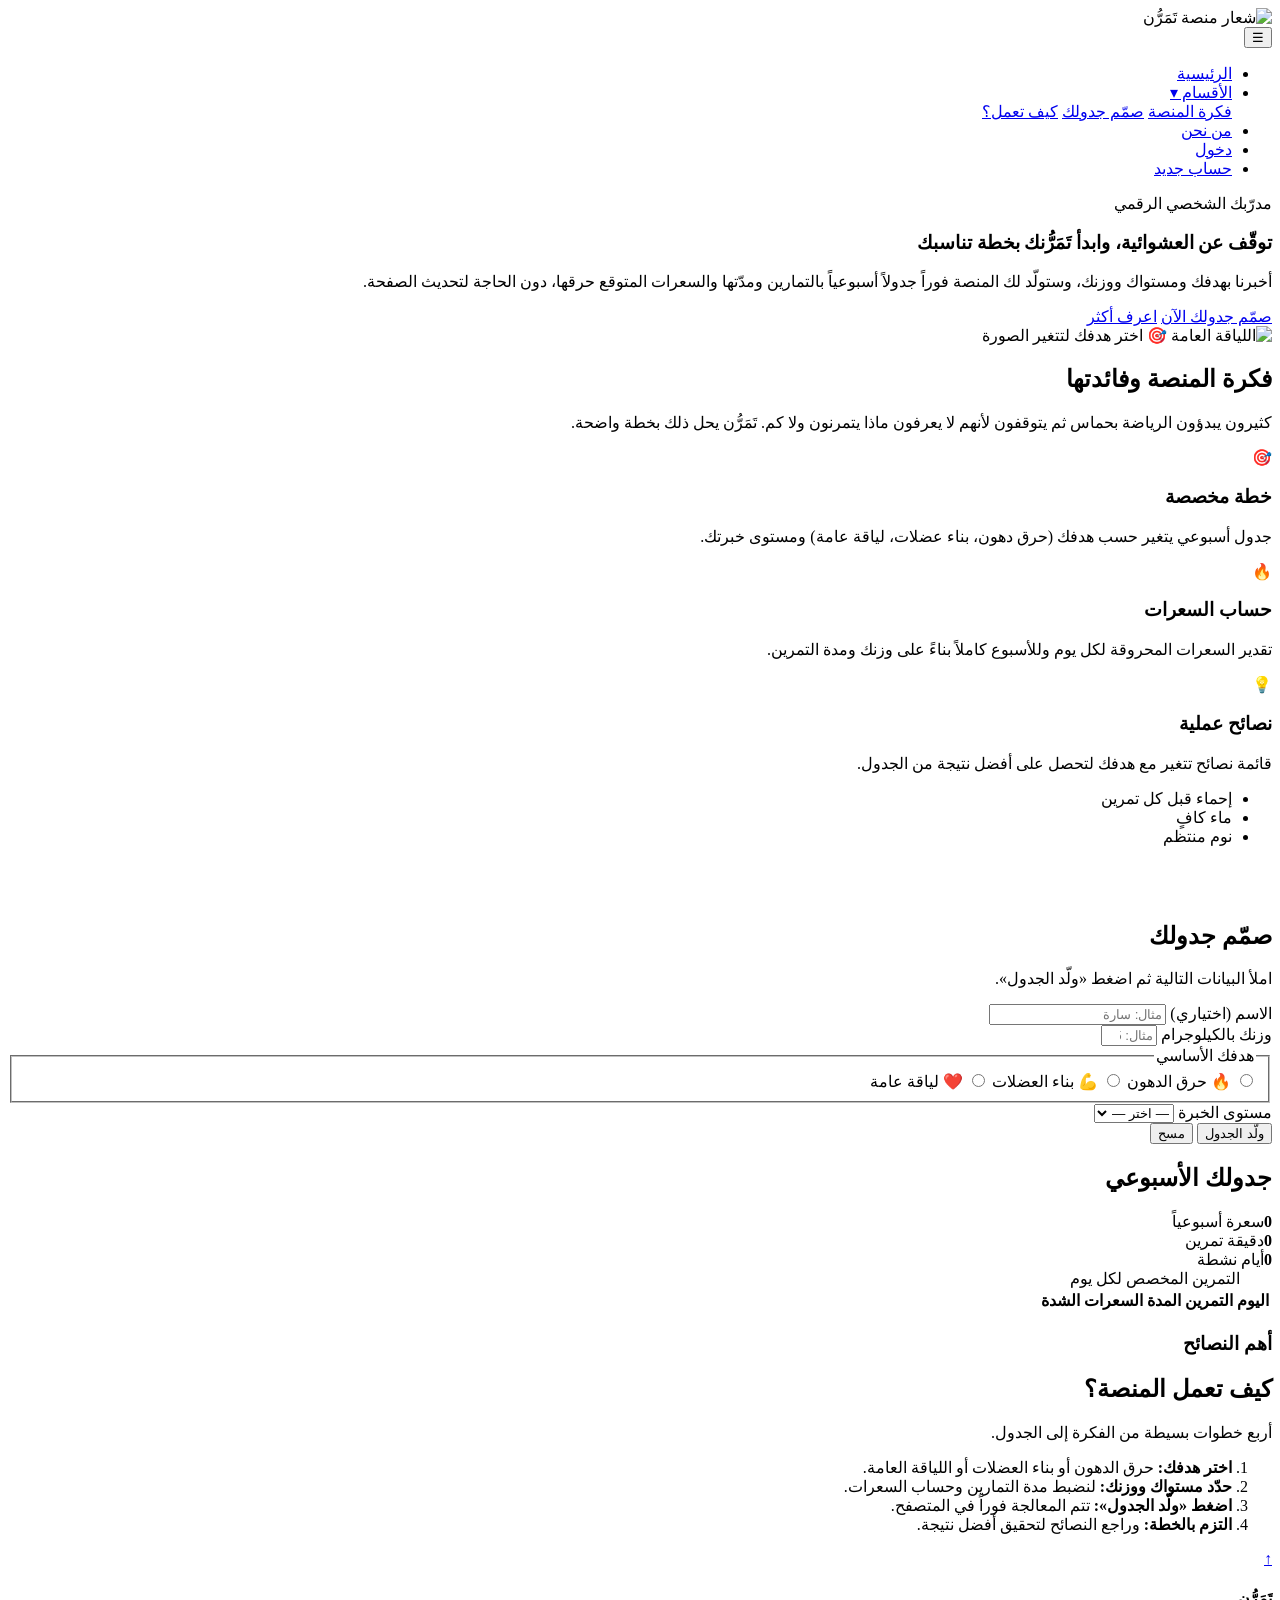
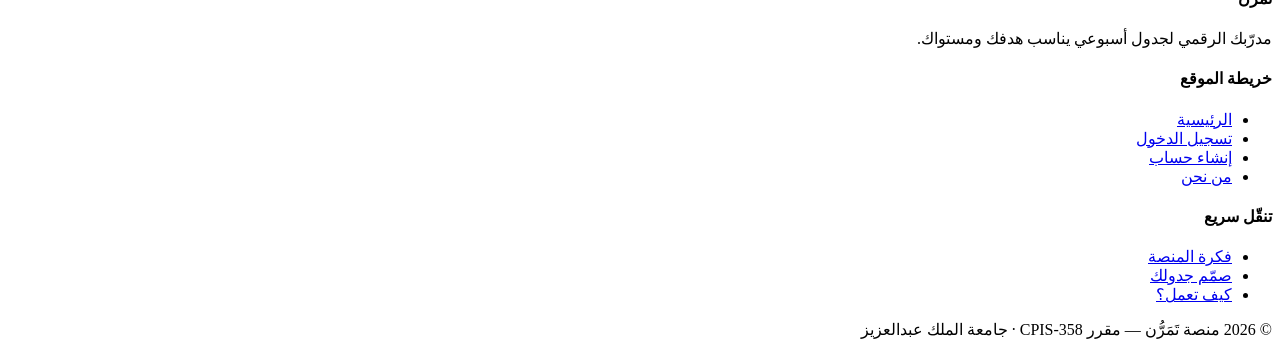
==== index.html @ 463973c1 "Add files via upload" ====
<!DOCTYPE html>
<html lang="ar" dir="rtl">
<head>
  <meta charset="UTF-8">
  <meta name="viewport" content="width=device-width, initial-scale=1">
  <meta name="description" content="تَمَرُّن: منصة ويب لتتبع اللياقة البدنية وتوليد جدول تمارين أسبوعي مخصص.">
  <title>تَمَرُّن | منصة تتبع اللياقة والتمارين الشخصية</title>
  <link rel="preconnect" href="https://fonts.googleapis.com">
  <link href="https://fonts.googleapis.com/css2?family=Tajawal:wght@400;500;700;800&display=swap" rel="stylesheet">
  <!-- External CSS -->
  <link rel="stylesheet" href="css/style.css">
</head>
<body data-page="home">
<header class="site-header">
  <div class="container header-inner">
    <!-- Image + Image Map: النقر على الشعار ينقل إلى صفحة من نحن -->
    <div class="logo-map">
      <img src="images/logo.svg" width="160" height="80" alt="شعار منصة تَمَرُّن" usemap="#logoMap">
      <map name="logoMap">
        <area shape="rect" coords="0,0,80,80" href="about.html" alt="الدمبل — من نحن" title="تعرّف علينا">
        <area shape="rect" coords="80,0,160,80" href="about.html" alt="اسم المنصة — من نحن" title="تعرّف علينا">
      </map>
    </div>
    <button class="menu-toggle" id="menuToggle" aria-label="القائمة" aria-expanded="false">☰</button>
    <nav class="main-nav" id="mainNav" aria-label="القائمة الرئيسية">
      <ul>
        <li><a href="index.html" data-nav="home">الرئيسية</a></li>
        <li class="has-sub">
          <a href="index.html#idea" aria-haspopup="true">الأقسام ▾</a>
          <div class="submenu">
            <a href="index.html#idea">فكرة المنصة</a>
            <a href="index.html#customize">صمّم جدولك</a>
            <a href="index.html#how">كيف تعمل؟</a>
          </div>
        </li>
        <li><a href="about.html" data-nav="about">من نحن</a></li>
        <li><a href="login.html" data-nav="login" id="authLink">دخول</a></li>
        <li><a class="btn-nav" href="signup.html" data-nav="signup">حساب جديد</a></li>
      </ul>
    </nav>
  </div>
</header>

<main id="top">
  <section class="hero">
    <div class="container hero-grid">
      <article>
        <span class="eyebrow">مدرّبك الشخصي الرقمي</span>
        <h1>توقّف عن العشوائية، وابدأ <span>تَمَرُّنك</span> بخطة تناسبك</h1>
        <p>أخبرنا بهدفك ومستواك ووزنك، وستولّد لك المنصة فوراً جدولاً أسبوعياً بالتمارين ومدّتها والسعرات المتوقع حرقها، دون الحاجة لتحديث الصفحة.</p>
        <div class="hero-actions">
          <a class="btn" href="#customize">صمّم جدولك الآن</a>
          <a class="btn btn-outline" href="#idea">اعرف أكثر</a>
        </div>
      </article>
      <div class="hero-visual">
        <div class="hero-glow" aria-hidden="true"></div>
        <img id="heroImg" class="hero-img" src="images/hero-fit.svg" alt="اللياقة العامة" width="400" height="300">
        <span id="heroBadge" class="hero-badge">🎯 اختر هدفك لتتغير الصورة</span>
      </div>
    </div>
  </section>

  <section class="block" id="idea">
    <div class="container">
      <h2>فكرة المنصة وفائدتها</h2>
      <p class="section-sub">كثيرون يبدؤون الرياضة بحماس ثم يتوقفون لأنهم لا يعرفون ماذا يتمرنون ولا كم. تَمَرُّن يحل ذلك بخطة واضحة.</p>
      <div class="cards">
        <article class="card">
          <span class="ico">🎯</span>
          <h3>خطة مخصصة</h3>
          <p>جدول أسبوعي يتغير حسب هدفك (حرق دهون، بناء عضلات، لياقة عامة) ومستوى خبرتك.</p>
        </article>
        <article class="card">
          <span class="ico">🔥</span>
          <h3>حساب السعرات</h3>
          <p>تقدير السعرات المحروقة لكل يوم وللأسبوع كاملاً بناءً على وزنك ومدة التمرين.</p>
        </article>
        <article class="card">
          <span class="ico">💡</span>
          <h3>نصائح عملية</h3>
          <p>قائمة نصائح تتغير مع هدفك لتحصل على أفضل نتيجة من الجدول.</p>
          <ul>
            <li>إحماء قبل كل تمرين</li>
            <li>ماء كافٍ</li>
            <li>نوم منتظم</li>
          </ul>
        </article>
      </div>
    </div>
  </section>

  <section class="block band">
    <div class="container">
      <p id="quoteBox" class="quote-box" style="color:#fff;font-size:1.5rem">“الخطوة الأولى هي الأصعب… ابدأ اليوم.”</p>
    </div>
  </section>

  <section class="block" id="customize">
    <div class="container">
      <h2>صمّم جدولك</h2>
      <p class="section-sub">املأ البيانات التالية ثم اضغط «ولّد الجدول».</p>
      <div class="card form-card">
        <form id="planForm" novalidate>
          <div class="row">
            <div class="field">
              <label for="userName">الاسم (اختياري)</label>
              <input type="text" id="userName" placeholder="مثال: سارة">
              <div class="error-msg"></div>
            </div>
            <div class="field">
              <label for="weight">وزنك بالكيلوجرام</label>
              <input type="number" id="weight" placeholder="مثال: 65" min="30" max="250">
              <div class="error-msg"></div>
            </div>
          </div>

          <fieldset>
            <legend>هدفك الأساسي</legend>
            <div class="choice-group">
              <label><input type="radio" name="goal" value="fat"> 🔥 حرق الدهون</label>
              <label><input type="radio" name="goal" value="muscle"> 💪 بناء العضلات</label>
              <label><input type="radio" name="goal" value="fit"> ❤️ لياقة عامة</label>
            </div>
            <div class="error-msg" id="goalError"></div>
          </fieldset>

          <div class="field">
            <label for="level">مستوى الخبرة</label>
            <select id="level">
              <option value="">— اختر —</option>
              <option value="beginner">مبتدئ</option>
              <option value="intermediate">متوسط</option>
              <option value="advanced">متقدم</option>
            </select>
            <div class="error-msg"></div>
          </div>

          <button class="btn" type="submit">ولّد الجدول</button>
          <button class="btn btn-outline" type="reset">مسح</button>
        </form>
      </div>
    </div>
  </section>

  <section class="block" id="result">
    <div class="container">
      <div class="card result-card">
        <h2 class="section-title">جدولك الأسبوعي</h2>
        <p class="summary-text" id="summaryText"></p>
        <div class="stats">
          <div class="stat"><strong id="statKcal">0</strong>سعرة أسبوعياً</div>
          <div class="stat"><strong id="statMin">0</strong>دقيقة تمرين</div>
          <div class="stat"><strong id="statDays">0</strong>أيام نشطة</div>
        </div>
        <div class="table-wrap">
          <table class="plan">
            <caption>التمرين المخصص لكل يوم</caption>
            <thead>
              <tr><th scope="col">اليوم</th><th scope="col">التمرين</th><th scope="col">المدة</th><th scope="col">السعرات</th><th scope="col">الشدة</th></tr>
            </thead>
            <tbody id="planBody"></tbody>
          </table>
        </div>
        <h3 style="margin-top:20px;color:var(--teal)">أهم النصائح</h3>
        <ul class="tips" id="tipsList"></ul>
      </div>
    </div>
  </section>

  <section class="block" id="how">
    <div class="container">
      <h2>كيف تعمل المنصة؟</h2>
      <p class="section-sub">أربع خطوات بسيطة من الفكرة إلى الجدول.</p>
      <ol class="steps">
        <li><strong>اختر هدفك:</strong> حرق الدهون أو بناء العضلات أو اللياقة العامة.</li>
        <li><strong>حدّد مستواك ووزنك:</strong> لنضبط مدة التمارين وحساب السعرات.</li>
        <li><strong>اضغط «ولّد الجدول»:</strong> تتم المعالجة فوراً في المتصفح.</li>
        <li><strong>التزم بالخطة:</strong> وراجع النصائح لتحقيق أفضل نتيجة.</li>
      </ol>
    </div>
  </section>
</main>
<a class="btn to-top" href="#top" aria-label="العودة للأعلى">↑</a>

<footer class="site-footer">
  <div class="container">
    <div class="footer-grid">
      <div><h4>تَمَرُّن</h4><p>مدرّبك الرقمي لجدول أسبوعي يناسب هدفك ومستواك.</p></div>
      <div><h4>خريطة الموقع</h4>
        <ul>
          <li><a href="index.html">الرئيسية</a></li>
          <li><a href="login.html">تسجيل الدخول</a></li>
          <li><a href="signup.html">إنشاء حساب</a></li>
          <li><a href="about.html">من نحن</a></li>
        </ul>
      </div>
      <div><h4>تنقّل سريع</h4>
        <ul>
          <li><a href="index.html#idea">فكرة المنصة</a></li>
          <li><a href="index.html#customize">صمّم جدولك</a></li>
          <li><a href="index.html#how">كيف تعمل؟</a></li>
        </ul>
      </div>
    </div>
    <p class="copy">© <span id="year">2026</span> منصة تَمَرُّن — مقرر CPIS-358 · جامعة الملك عبدالعزيز</p>
  </div>
</footer>
<!-- Embedded script: تفعيل رابط الصفحة الحالية وتحديث السنة -->
<script>
  (function () {
    var page = document.body.getAttribute("data-page");
    var links = document.querySelectorAll("[data-nav]");
    for (var i = 0; i < links.length; i++) {
      if (links[i].getAttribute("data-nav") === page) links[i].setAttribute("aria-current", "page");
    }
    document.getElementById("year").textContent = new Date().getFullYear();
  })();
</script>
<!-- External script -->
<script src="js/app.js"></script>
</body>
</html>
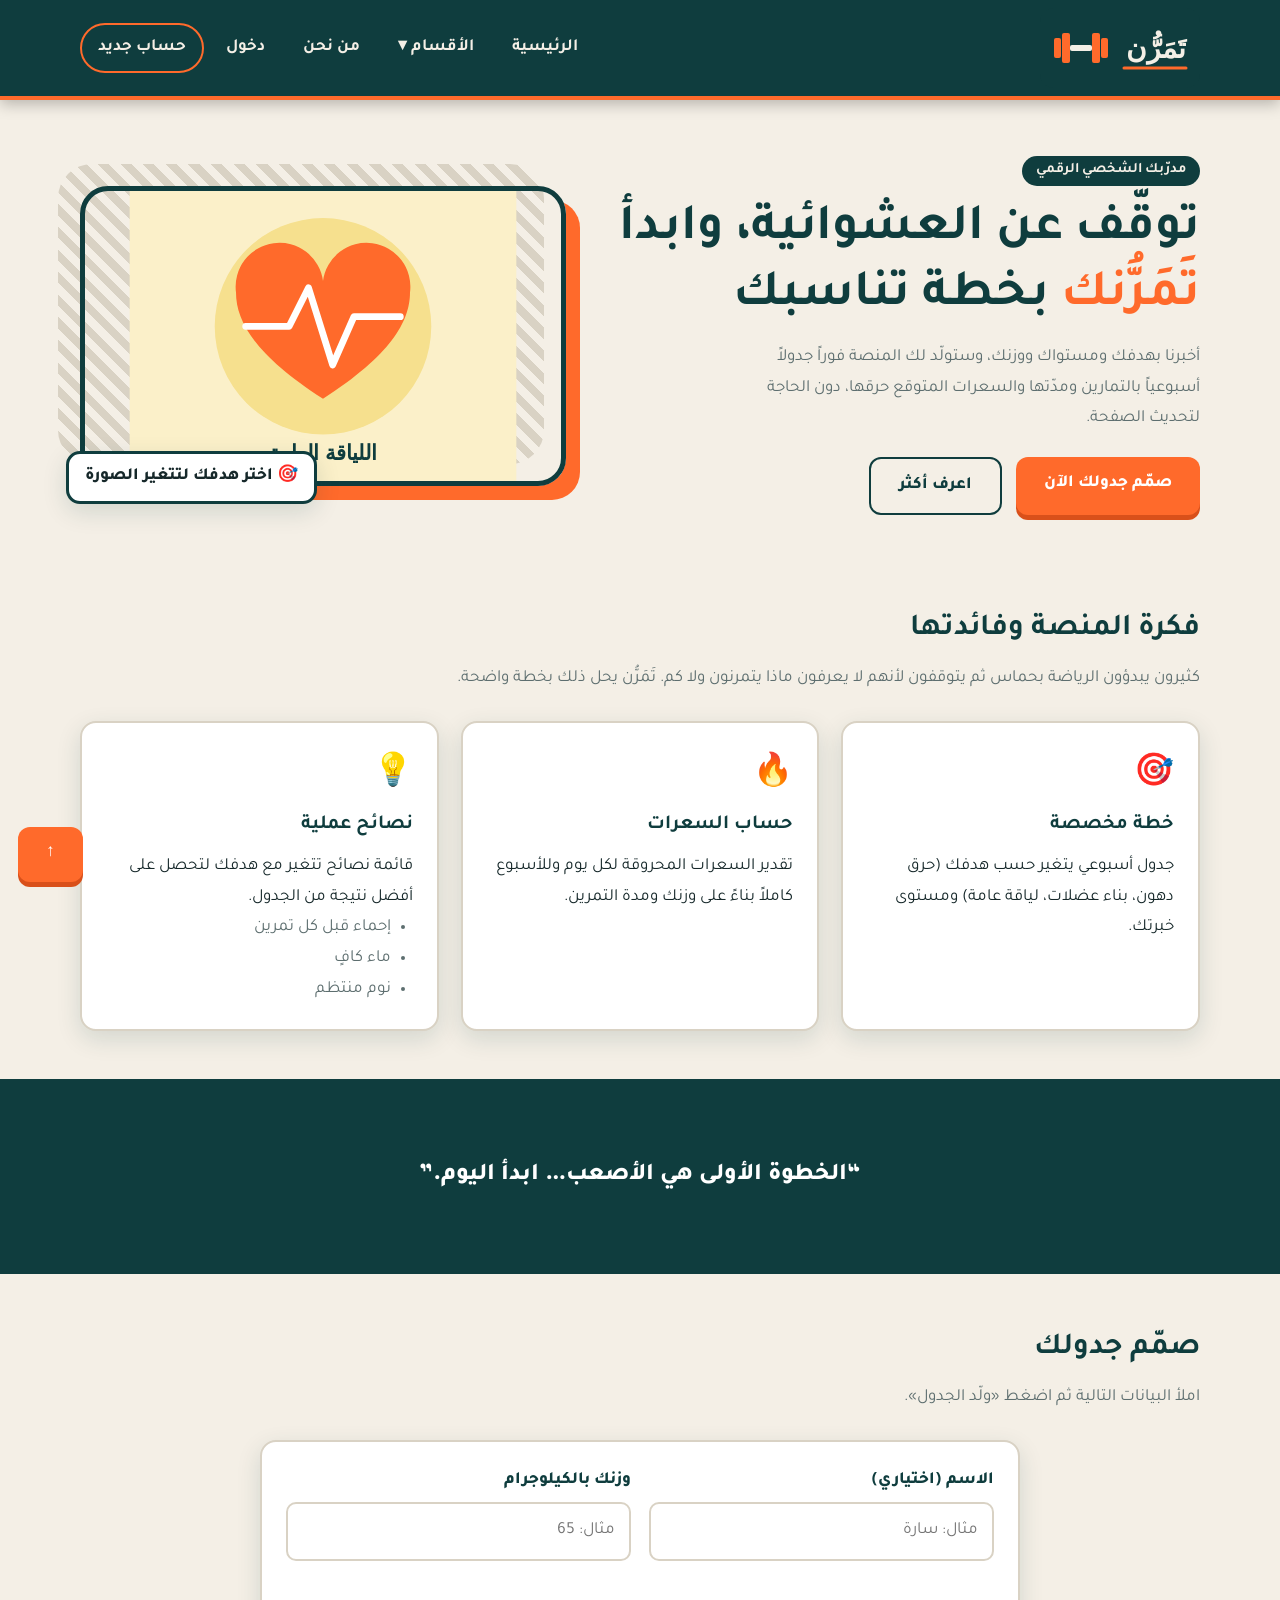
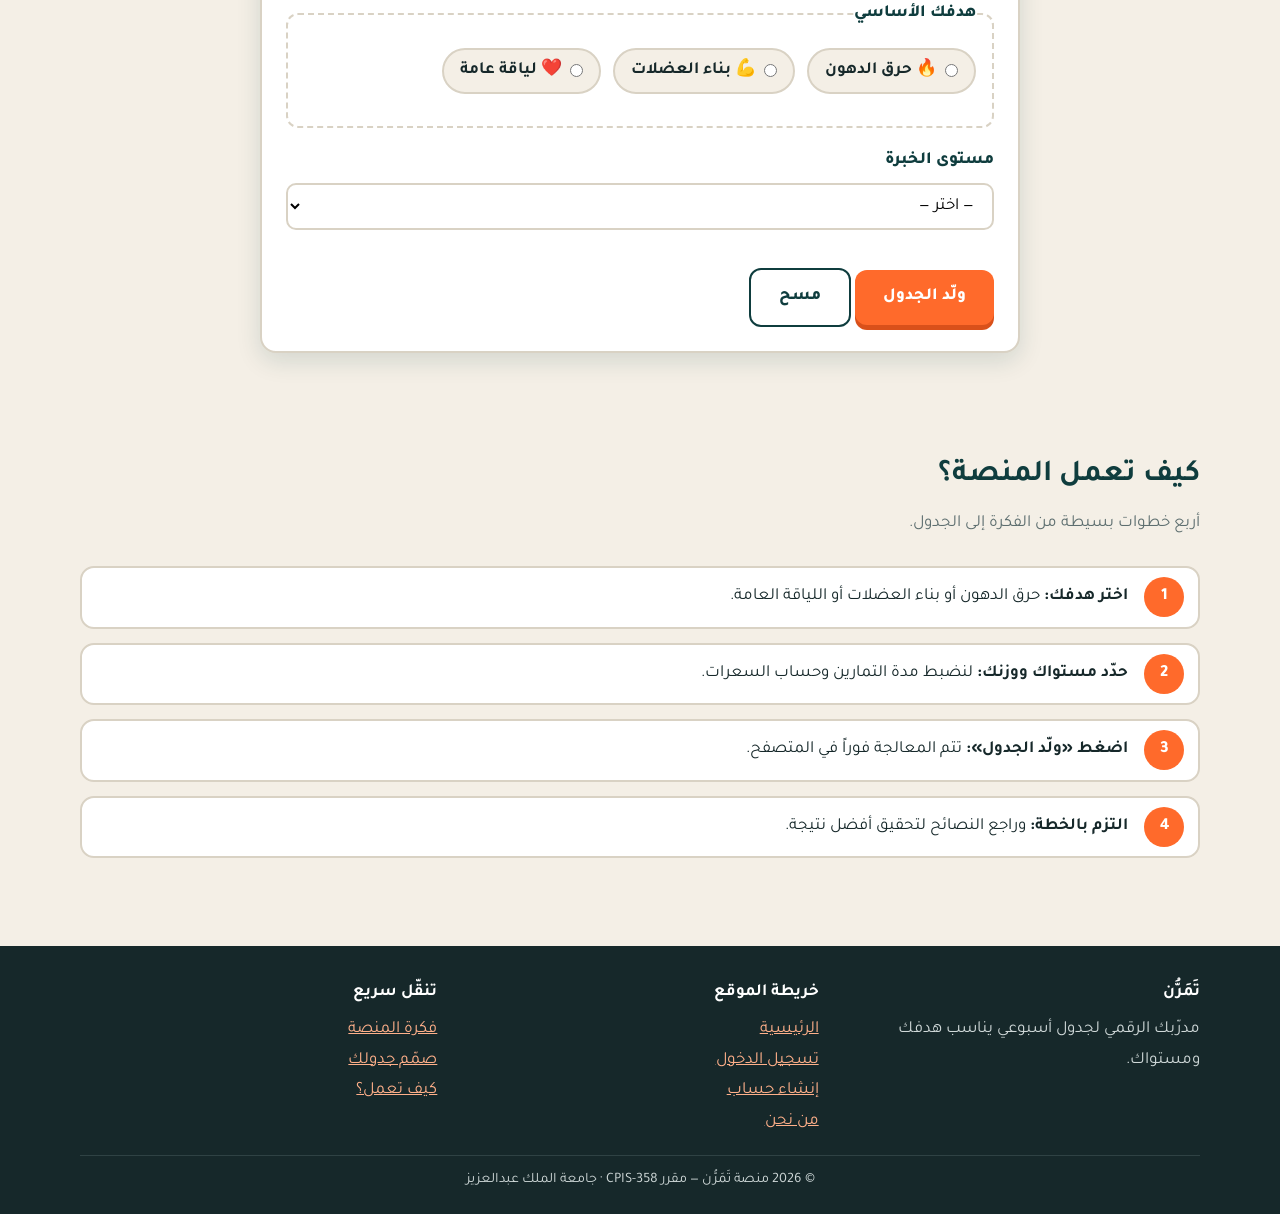
==== commit acaffda2: "Add files via upload" ====
--- a/index.html
+++ b/index.html
@@ -1,223 +1,227 @@
-<!DOCTYPE html>
-<html lang="ar" dir="rtl">
-<head>
-  <meta charset="UTF-8">
-  <meta name="viewport" content="width=device-width, initial-scale=1">
-  <meta name="description" content="تَمَرُّن: منصة ويب لتتبع اللياقة البدنية وتوليد جدول تمارين أسبوعي مخصص.">
-  <title>تَمَرُّن | منصة تتبع اللياقة والتمارين الشخصية</title>
-  <link rel="preconnect" href="https://fonts.googleapis.com">
-  <link href="https://fonts.googleapis.com/css2?family=Tajawal:wght@400;500;700;800&display=swap" rel="stylesheet">
-  <!-- External CSS -->
-  <link rel="stylesheet" href="css/style.css">
-</head>
-<body data-page="home">
-<header class="site-header">
-  <div class="container header-inner">
-    <!-- Image + Image Map: النقر على الشعار ينقل إلى صفحة من نحن -->
-    <div class="logo-map">
-      <img src="images/logo.svg" width="160" height="80" alt="شعار منصة تَمَرُّن" usemap="#logoMap">
-      <map name="logoMap">
-        <area shape="rect" coords="0,0,80,80" href="about.html" alt="الدمبل — من نحن" title="تعرّف علينا">
-        <area shape="rect" coords="80,0,160,80" href="about.html" alt="اسم المنصة — من نحن" title="تعرّف علينا">
-      </map>
-    </div>
-    <button class="menu-toggle" id="menuToggle" aria-label="القائمة" aria-expanded="false">☰</button>
-    <nav class="main-nav" id="mainNav" aria-label="القائمة الرئيسية">
-      <ul>
-        <li><a href="index.html" data-nav="home">الرئيسية</a></li>
-        <li class="has-sub">
-          <a href="index.html#idea" aria-haspopup="true">الأقسام ▾</a>
-          <div class="submenu">
-            <a href="index.html#idea">فكرة المنصة</a>
-            <a href="index.html#customize">صمّم جدولك</a>
-            <a href="index.html#how">كيف تعمل؟</a>
-          </div>
-        </li>
-        <li><a href="about.html" data-nav="about">من نحن</a></li>
-        <li><a href="login.html" data-nav="login" id="authLink">دخول</a></li>
-        <li><a class="btn-nav" href="signup.html" data-nav="signup">حساب جديد</a></li>
-      </ul>
-    </nav>
-  </div>
-</header>
-
-<main id="top">
-  <section class="hero">
-    <div class="container hero-grid">
-      <article>
-        <span class="eyebrow">مدرّبك الشخصي الرقمي</span>
-        <h1>توقّف عن العشوائية، وابدأ <span>تَمَرُّنك</span> بخطة تناسبك</h1>
-        <p>أخبرنا بهدفك ومستواك ووزنك، وستولّد لك المنصة فوراً جدولاً أسبوعياً بالتمارين ومدّتها والسعرات المتوقع حرقها، دون الحاجة لتحديث الصفحة.</p>
-        <div class="hero-actions">
-          <a class="btn" href="#customize">صمّم جدولك الآن</a>
-          <a class="btn btn-outline" href="#idea">اعرف أكثر</a>
-        </div>
-      </article>
-      <div class="hero-visual">
-        <div class="hero-glow" aria-hidden="true"></div>
-        <img id="heroImg" class="hero-img" src="images/hero-fit.svg" alt="اللياقة العامة" width="400" height="300">
-        <span id="heroBadge" class="hero-badge">🎯 اختر هدفك لتتغير الصورة</span>
-      </div>
-    </div>
-  </section>
-
-  <section class="block" id="idea">
-    <div class="container">
-      <h2>فكرة المنصة وفائدتها</h2>
-      <p class="section-sub">كثيرون يبدؤون الرياضة بحماس ثم يتوقفون لأنهم لا يعرفون ماذا يتمرنون ولا كم. تَمَرُّن يحل ذلك بخطة واضحة.</p>
-      <div class="cards">
-        <article class="card">
-          <span class="ico">🎯</span>
-          <h3>خطة مخصصة</h3>
-          <p>جدول أسبوعي يتغير حسب هدفك (حرق دهون، بناء عضلات، لياقة عامة) ومستوى خبرتك.</p>
-        </article>
-        <article class="card">
-          <span class="ico">🔥</span>
-          <h3>حساب السعرات</h3>
-          <p>تقدير السعرات المحروقة لكل يوم وللأسبوع كاملاً بناءً على وزنك ومدة التمرين.</p>
-        </article>
-        <article class="card">
-          <span class="ico">💡</span>
-          <h3>نصائح عملية</h3>
-          <p>قائمة نصائح تتغير مع هدفك لتحصل على أفضل نتيجة من الجدول.</p>
-          <ul>
-            <li>إحماء قبل كل تمرين</li>
-            <li>ماء كافٍ</li>
-            <li>نوم منتظم</li>
-          </ul>
-        </article>
-      </div>
-    </div>
-  </section>
-
-  <section class="block band">
-    <div class="container">
-      <p id="quoteBox" class="quote-box" style="color:#fff;font-size:1.5rem">“الخطوة الأولى هي الأصعب… ابدأ اليوم.”</p>
-    </div>
-  </section>
-
-  <section class="block" id="customize">
-    <div class="container">
-      <h2>صمّم جدولك</h2>
-      <p class="section-sub">املأ البيانات التالية ثم اضغط «ولّد الجدول».</p>
-      <div class="card form-card">
-        <form id="planForm" novalidate>
-          <div class="row">
-            <div class="field">
-              <label for="userName">الاسم (اختياري)</label>
-              <input type="text" id="userName" placeholder="مثال: سارة">
-              <div class="error-msg"></div>
-            </div>
-            <div class="field">
-              <label for="weight">وزنك بالكيلوجرام</label>
-              <input type="number" id="weight" placeholder="مثال: 65" min="30" max="250">
-              <div class="error-msg"></div>
-            </div>
-          </div>
-
-          <fieldset>
-            <legend>هدفك الأساسي</legend>
-            <div class="choice-group">
-              <label><input type="radio" name="goal" value="fat"> 🔥 حرق الدهون</label>
-              <label><input type="radio" name="goal" value="muscle"> 💪 بناء العضلات</label>
-              <label><input type="radio" name="goal" value="fit"> ❤️ لياقة عامة</label>
-            </div>
-            <div class="error-msg" id="goalError"></div>
-          </fieldset>
-
-          <div class="field">
-            <label for="level">مستوى الخبرة</label>
-            <select id="level">
-              <option value="">— اختر —</option>
-              <option value="beginner">مبتدئ</option>
-              <option value="intermediate">متوسط</option>
-              <option value="advanced">متقدم</option>
-            </select>
-            <div class="error-msg"></div>
-          </div>
-
-          <button class="btn" type="submit">ولّد الجدول</button>
-          <button class="btn btn-outline" type="reset">مسح</button>
-        </form>
-      </div>
-    </div>
-  </section>
-
-  <section class="block" id="result">
-    <div class="container">
-      <div class="card result-card">
-        <h2 class="section-title">جدولك الأسبوعي</h2>
-        <p class="summary-text" id="summaryText"></p>
-        <div class="stats">
-          <div class="stat"><strong id="statKcal">0</strong>سعرة أسبوعياً</div>
-          <div class="stat"><strong id="statMin">0</strong>دقيقة تمرين</div>
-          <div class="stat"><strong id="statDays">0</strong>أيام نشطة</div>
-        </div>
-        <div class="table-wrap">
-          <table class="plan">
-            <caption>التمرين المخصص لكل يوم</caption>
-            <thead>
-              <tr><th scope="col">اليوم</th><th scope="col">التمرين</th><th scope="col">المدة</th><th scope="col">السعرات</th><th scope="col">الشدة</th></tr>
-            </thead>
-            <tbody id="planBody"></tbody>
-          </table>
-        </div>
-        <h3 style="margin-top:20px;color:var(--teal)">أهم النصائح</h3>
-        <ul class="tips" id="tipsList"></ul>
-      </div>
-    </div>
-  </section>
-
-  <section class="block" id="how">
-    <div class="container">
-      <h2>كيف تعمل المنصة؟</h2>
-      <p class="section-sub">أربع خطوات بسيطة من الفكرة إلى الجدول.</p>
-      <ol class="steps">
-        <li><strong>اختر هدفك:</strong> حرق الدهون أو بناء العضلات أو اللياقة العامة.</li>
-        <li><strong>حدّد مستواك ووزنك:</strong> لنضبط مدة التمارين وحساب السعرات.</li>
-        <li><strong>اضغط «ولّد الجدول»:</strong> تتم المعالجة فوراً في المتصفح.</li>
-        <li><strong>التزم بالخطة:</strong> وراجع النصائح لتحقيق أفضل نتيجة.</li>
-      </ol>
-    </div>
-  </section>
-</main>
-<a class="btn to-top" href="#top" aria-label="العودة للأعلى">↑</a>
-
-<footer class="site-footer">
-  <div class="container">
-    <div class="footer-grid">
-      <div><h4>تَمَرُّن</h4><p>مدرّبك الرقمي لجدول أسبوعي يناسب هدفك ومستواك.</p></div>
-      <div><h4>خريطة الموقع</h4>
-        <ul>
-          <li><a href="index.html">الرئيسية</a></li>
-          <li><a href="login.html">تسجيل الدخول</a></li>
-          <li><a href="signup.html">إنشاء حساب</a></li>
-          <li><a href="about.html">من نحن</a></li>
-        </ul>
-      </div>
-      <div><h4>تنقّل سريع</h4>
-        <ul>
-          <li><a href="index.html#idea">فكرة المنصة</a></li>
-          <li><a href="index.html#customize">صمّم جدولك</a></li>
-          <li><a href="index.html#how">كيف تعمل؟</a></li>
-        </ul>
-      </div>
-    </div>
-    <p class="copy">© <span id="year">2026</span> منصة تَمَرُّن — مقرر CPIS-358 · جامعة الملك عبدالعزيز</p>
-  </div>
-</footer>
-<!-- Embedded script: تفعيل رابط الصفحة الحالية وتحديث السنة -->
-<script>
-  (function () {
-    var page = document.body.getAttribute("data-page");
-    var links = document.querySelectorAll("[data-nav]");
-    for (var i = 0; i < links.length; i++) {
-      if (links[i].getAttribute("data-nav") === page) links[i].setAttribute("aria-current", "page");
-    }
-    document.getElementById("year").textContent = new Date().getFullYear();
-  })();
-</script>
-<!-- External script -->
-<script src="js/app.js"></script>
-</body>
-</html>
+
+<html lang="ar" dir="rtl">
+<head>
+    <meta charset="UTF-8">
+    <meta name="viewport" content="width=device-width, initial-scale=1">
+    <meta name="description" content="تَمَرُّن: منصة ويب لتتبع اللياقة البدنية وتوليد جدول تمارين أسبوعي مخصص.">
+    <title>تَمَرُّن | منصة تتبع اللياقة والتمارين الشخصية</title>
+    <link rel="preconnect" href="https://fonts.googleapis.com">
+    <link href="https://fonts.googleapis.com/css2?family=Tajawal:wght@400;500;700;800&display=swap" rel="stylesheet">
+    <!-- External CSS -->
+    <link rel="stylesheet" href="style.css">
+</head>
+<body data-page="home">
+    <header class="site-header">
+        <div class="container header-inner">
+            <!-- Image + Image Map: النقر على الشعار ينقل إلى صفحة من نحن -->
+            <div class="logo-map">
+                <img src="logo.svg" width="160" height="80" alt="شعار منصة تَمَرُّن" usemap="#logoMap">
+                <map name="logoMap">
+                    <area shape="rect" coords="0,0,80,80" href="about.html" alt="الدمبل — من نحن" title="تعرّف علينا">
+                    <area shape="rect" coords="80,0,160,80" href="about.html" alt="اسم المنصة — من نحن" title="تعرّف علينا">
+                </map>
+            </div>
+            <button class="menu-toggle" id="menuToggle" aria-label="القائمة" aria-expanded="false">☰</button>
+            <nav class="main-nav" id="mainNav" aria-label="القائمة الرئيسية">
+                <ul>
+                    <li><a href="index.html" data-nav="home">الرئيسية</a></li>
+                    <li class="has-sub">
+                        <a href="index.html#idea" aria-haspopup="true">الأقسام ▾</a>
+                        <div class="submenu">
+                            <a href="index.html#idea">فكرة المنصة</a>
+                            <a href="index.html#customize">صمّم جدولك</a>
+                            <a href="index.html#how">كيف تعمل؟</a>
+                        </div>
+                    </li>
+                    <li><a href="about.html" data-nav="about">من نحن</a></li>
+                    <li><a href="login.html" data-nav="login" id="authLink">دخول</a></li>
+                    <li><a class="btn-nav" href="signup.html" data-nav="signup">حساب جديد</a></li>
+                </ul>
+            </nav>
+        </div>
+    </header>
+
+    <main id="top">
+        <section class="hero">
+            <div class="container hero-grid">
+                <article>
+                    <span class="eyebrow">مدرّبك الشخصي الرقمي</span>
+                    <h1>توقّف عن العشوائية، وابدأ <span>تَمَرُّنك</span> بخطة تناسبك</h1>
+                    <p>أخبرنا بهدفك ومستواك ووزنك، وستولّد لك المنصة فوراً جدولاً أسبوعياً بالتمارين ومدّتها والسعرات المتوقع حرقها، دون الحاجة لتحديث الصفحة.</p>
+                    <div class="hero-actions">
+                        <a class="btn" href="#customize">صمّم جدولك الآن</a>
+                        <a class="btn btn-outline" href="#idea">اعرف أكثر</a>
+                    </div>
+                </article>
+                <div class="hero-visual">
+                    <div class="hero-glow" aria-hidden="true"></div>
+                    <img id="heroImg" class="hero-img" src="hero-fit.svg" alt="اللياقة العامة" width="400" height="300">
+                    <span id="heroBadge" class="hero-badge">🎯 اختر هدفك لتتغير الصورة</span>
+                </div>
+            </div>
+        </section>
+
+        <section class="block" id="idea">
+            <div class="container">
+                <h2>فكرة المنصة وفائدتها</h2>
+                <p class="section-sub">كثيرون يبدؤون الرياضة بحماس ثم يتوقفون لأنهم لا يعرفون ماذا يتمرنون ولا كم. تَمَرُّن يحل ذلك بخطة واضحة.</p>
+                <div class="cards">
+                    <article class="card">
+                        <span class="ico">🎯</span>
+                        <h3>خطة مخصصة</h3>
+                        <p>جدول أسبوعي يتغير حسب هدفك (حرق دهون، بناء عضلات، لياقة عامة) ومستوى خبرتك.</p>
+                    </article>
+                    <article class="card">
+                        <span class="ico">🔥</span>
+                        <h3>حساب السعرات</h3>
+                        <p>تقدير السعرات المحروقة لكل يوم وللأسبوع كاملاً بناءً على وزنك ومدة التمرين.</p>
+                    </article>
+                    <article class="card">
+                        <span class="ico">💡</span>
+                        <h3>نصائح عملية</h3>
+                        <p>قائمة نصائح تتغير مع هدفك لتحصل على أفضل نتيجة من الجدول.</p>
+                        <ul>
+                            <li>إحماء قبل كل تمرين</li>
+                            <li>ماء كافٍ</li>
+                            <li>نوم منتظم</li>
+                        </ul>
+                    </article>
+                </div>
+            </div>
+        </section>
+
+        <section class="block band">
+            <div class="container">
+                <p id="quoteBox" class="quote-box" style="color:#fff;font-size:1.5rem">“الخطوة الأولى هي الأصعب… ابدأ اليوم.”</p>
+            </div>
+        </section>
+
+        <section class="block" id="customize">
+            <div class="container">
+                <h2>صمّم جدولك</h2>
+                <p class="section-sub">املأ البيانات التالية ثم اضغط «ولّد الجدول».</p>
+                <div class="card form-card">
+                    <form id="planForm" novalidate>
+                        <div class="row">
+                            <div class="field">
+                                <label for="userName">الاسم (اختياري)</label>
+                                <input type="text" id="userName" placeholder="مثال: سارة">
+                                <div class="error-msg"></div>
+                            </div>
+                            <div class="field">
+                                <label for="weight">وزنك بالكيلوجرام</label>
+                                <input type="number" id="weight" placeholder="مثال: 65" min="30" max="250">
+                                <div class="error-msg"></div>
+                            </div>
+                        </div>
+
+                        <fieldset>
+                            <legend>هدفك الأساسي</legend>
+                            <div class="choice-group">
+                                <label><input type="radio" name="goal" value="fat"> 🔥 حرق الدهون</label>
+                                <label><input type="radio" name="goal" value="muscle"> 💪 بناء العضلات</label>
+                                <label><input type="radio" name="goal" value="fit"> ❤️ لياقة عامة</label>
+                            </div>
+                            <div class="error-msg" id="goalError"></div>
+                        </fieldset>
+
+                        <div class="field">
+                            <label for="level">مستوى الخبرة</label>
+                            <select id="level">
+                                <option value="">— اختر —</option>
+                                <option value="beginner">مبتدئ</option>
+                                <option value="intermediate">متوسط</option>
+                                <option value="advanced">متقدم</option>
+                            </select>
+                            <div class="error-msg"></div>
+                        </div>
+
+                        <button class="btn" type="submit">ولّد الجدول</button>
+                        <button class="btn btn-outline" type="reset">مسح</button>
+                    </form>
+                </div>
+            </div>
+        </section>
+
+        <section class="block" id="result">
+            <div class="container">
+                <div class="card result-card">
+                    <h2 class="section-title">جدولك الأسبوعي</h2>
+                    <p class="summary-text" id="summaryText"></p>
+                    <div class="stats">
+                        <div class="stat"><strong id="statKcal">0</strong>سعرة أسبوعياً</div>
+                        <div class="stat"><strong id="statMin">0</strong>دقيقة تمرين</div>
+                        <div class="stat"><strong id="statDays">0</strong>أيام نشطة</div>
+                    </div>
+                    <div class="table-wrap">
+                        <table class="plan">
+                            <caption>التمرين المخصص لكل يوم</caption>
+                            <thead>
+                                <tr><th scope="col">اليوم</th><th scope="col">التمرين</th><th scope="col">المدة</th><th scope="col">السعرات</th><th scope="col">الشدة</th></tr>
+                            </thead>
+                            <tbody id="planBody"></tbody>
+                        </table>
+                    </div>
+                    <h3 style="margin-top:20px;color:var(--teal)">أهم النصائح</h3>
+                    <ul class="tips" id="tipsList"></ul>
+                </div>
+            </div>
+        </section>
+
+        <section class="block" id="how">
+            <div class="container">
+                <h2>كيف تعمل المنصة؟</h2>
+                <p class="section-sub">أربع خطوات بسيطة من الفكرة إلى الجدول.</p>
+                <ol class="steps">
+                    <li><strong>اختر هدفك:</strong> حرق الدهون أو بناء العضلات أو اللياقة العامة.</li>
+                    <li><strong>حدّد مستواك ووزنك:</strong> لنضبط مدة التمارين وحساب السعرات.</li>
+                    <li><strong>اضغط «ولّد الجدول»:</strong> تتم المعالجة فوراً في المتصفح.</li>
+                    <li><strong>التزم بالخطة:</strong> وراجع النصائح لتحقيق أفضل نتيجة.</li>
+                </ol>
+            </div>
+        </section>
+    </main>
+    <a class="btn to-top" href="#top" aria-label="العودة للأعلى">↑</a>
+
+    <footer class="site-footer">
+        <div class="container">
+            <div class="footer-grid">
+                <div><h4>تَمَرُّن</h4><p>مدرّبك الرقمي لجدول أسبوعي يناسب هدفك ومستواك.</p></div>
+                <div>
+                    <h4>خريطة الموقع</h4>
+                    <ul>
+                        <li><a href="index.html">الرئيسية</a></li>
+                        <li><a href="login.html">تسجيل الدخول</a></li>
+                        <li><a href="signup.html">إنشاء حساب</a></li>
+                        <li><a href="about.html">من نحن</a></li>
+                    </ul>
+                </div>
+                <div>
+                    <h4>تنقّل سريع</h4>
+                    <ul>
+                        <li><a href="index.html#idea">فكرة المنصة</a></li>
+                        <li><a href="index.html#customize">صمّم جدولك</a></li>
+                        <li><a href="index.html#how">كيف تعمل؟</a></li>
+                    </ul>
+                </div>
+            </div>
+            <p class="copy">© <span id="year">2026</span> منصة تَمَرُّن — مقرر CPIS-358 · جامعة الملك عبدالعزيز</p>
+        </div>
+    </footer>
+    <!-- Embedded script: تفعيل رابط الصفحة الحالية وتحديث السنة -->
+    <script>
+                  (function () {
+                    var page = document.body.getAttribute("data-page");
+                    var links = document.querySelectorAll("[data-nav]");
+                    for (var i = 0; i < links.length; i++) {
+                      if (links[i].getAttribute("data-nav") === page) links[i].setAttribute("aria-current", "page");
+                    }
+                      var yearElem = document.getElementById("year");
+                      if (yearElem) {
+                          yearElem.textContent = String(new Date().getFullYear());
+                      }
+    </script>
+    <!-- External script -->
+    <script src="script.js"></script>
+</body>
+</html>
--- a/style.css
+++ b/style.css
@@ -0,0 +1,701 @@
+/* ===== تَمَرُّن — External stylesheet (الملف الخارجي) ===== */
+:root {
+	--ink: #16282a;
+	--teal: #0f3d3e;
+	--teal-2: #1c5c5d;
+	--orange: #ff6a2b;
+	--orange-d: #d9501a;
+	--cream: #f4efe6;
+	--card: #ffffff;
+	--muted: #5d6e6f;
+	--line: #d9d2c4;
+	--ok: #1e8a4c;
+	--err: #c0392b;
+	--radius: 16px;
+	--shadow: 0 8px 24px rgba(15, 61, 62, .14);
+}
+
+* {
+	box-sizing: border-box;
+	margin: 0;
+	padding: 0;
+}
+
+html {
+	scroll-behavior: smooth;
+}
+
+body {
+	font-family: "Tajawal", "Segoe UI", Tahoma, sans-serif;
+	background: var(--cream);
+	color: var(--ink);
+	line-height: 1.8;
+	font-size: 17px;
+}
+
+img {
+	max-width: 100%;
+	display: block;
+}
+
+a {
+	color: var(--teal-2);
+}
+
+.container {
+	width: min(1120px, 92%);
+	margin-inline: auto;
+}
+
+/* ===== Master page: header + menu ===== */
+.site-header {
+	position: sticky;
+	top: 0;
+	z-index: 100; /* Layering: الهيدر فوق المحتوى */
+	background: var(--teal);
+	box-shadow: 0 4px 14px rgba(0,0,0,.25);
+	border-bottom: 4px solid var(--orange);
+}
+
+.header-inner {
+	display: flex;
+	align-items: center;
+	justify-content: space-between;
+	gap: 16px;
+	padding: 8px 0;
+}
+
+.logo-link img {
+	border-radius: 14px;
+}
+
+.main-nav ul {
+	list-style: none;
+	display: flex;
+	gap: 6px;
+	align-items: center;
+}
+
+.main-nav a {
+	display: block;
+	padding: 8px 16px;
+	border-radius: 999px;
+	color: var(--cream);
+	text-decoration: none;
+	font-weight: 700;
+	transition: background .2s, color .2s;
+}
+
+	.main-nav a:hover, .main-nav a:focus-visible, .main-nav a[aria-current="page"] {
+		background: var(--orange);
+		color: #fff;
+	}
+
+.main-nav .btn-nav {
+	border: 2px solid var(--orange);
+}
+
+/* dropdown */
+.has-sub {
+	position: relative;
+}
+
+.submenu {
+	display: none;
+	position: absolute;
+	top: 100%;
+	right: 0;
+	min-width: 190px;
+	background: var(--card);
+	border-radius: 12px;
+	box-shadow: var(--shadow);
+	border: 1px solid var(--line);
+	padding: 6px;
+	z-index: 200; /* أعلى من الهيدر */
+	flex-direction: column;
+}
+
+	.submenu a {
+		color: var(--ink);
+		border-radius: 8px;
+	}
+
+.has-sub:hover .submenu, .has-sub:focus-within .submenu {
+	display: flex;
+}
+
+.menu-toggle {
+	display: none;
+	background: var(--orange);
+	color: #fff;
+	border: 0;
+	font-size: 1.4rem;
+	width: 44px;
+	height: 44px;
+	border-radius: 12px;
+	cursor: pointer;
+}
+
+/* ===== Buttons (general classes) ===== */
+.btn {
+	display: inline-block;
+	border: 0;
+	cursor: pointer;
+	background: var(--orange);
+	color: #fff;
+	font: inherit;
+	font-weight: 800;
+	padding: 12px 28px;
+	border-radius: 12px;
+	text-decoration: none;
+	box-shadow: 0 5px 0 var(--orange-d);
+	transition: transform .15s, box-shadow .15s;
+}
+
+	.btn:hover {
+		transform: translateY(2px);
+		box-shadow: 0 3px 0 var(--orange-d);
+	}
+
+.btn-outline {
+	background: transparent;
+	color: var(--teal);
+	border: 2px solid var(--teal);
+	box-shadow: none;
+}
+
+	.btn-outline:hover {
+		background: var(--teal);
+		color: #fff;
+		box-shadow: none;
+	}
+
+/* ===== Hero ===== */
+.hero {
+	padding: 56px 0 40px;
+}
+
+.hero-grid {
+	display: grid;
+	grid-template-columns: 1.1fr .9fr;
+	gap: 40px;
+	align-items: center;
+}
+
+.eyebrow {
+	display: inline-block;
+	background: var(--teal);
+	color: var(--cream);
+	padding: 2px 14px;
+	border-radius: 999px;
+	font-size: .9rem;
+	font-weight: 700;
+}
+
+.hero h1 {
+	font-size: clamp(2rem, 4.5vw, 3.2rem);
+	line-height: 1.3;
+	margin: 12px 0;
+	color: var(--teal);
+}
+
+	.hero h1 span {
+		color: var(--orange);
+	}
+
+.hero p {
+	color: var(--muted);
+	max-width: 52ch;
+	margin-bottom: 22px;
+}
+
+.hero-actions {
+	display: flex;
+	gap: 14px;
+	flex-wrap: wrap;
+}
+
+.hero-visual {
+	position: relative;
+}
+	/* أساس الـ layering */
+	.hero-visual img.hero-img {
+		width: 100%;
+		border-radius: 28px;
+		border: 5px solid var(--teal);
+		box-shadow: 14px 14px 0 var(--orange);
+		position: relative;
+		z-index: 1;
+		transition: opacity .3s;
+	}
+
+.hero-badge {
+	position: absolute;
+	z-index: 3; /* فوق الصورة */
+	bottom: -18px;
+	left: -14px;
+	background: #fff;
+	border: 3px solid var(--teal);
+	border-radius: 14px;
+	padding: 8px 16px;
+	font-weight: 800;
+	box-shadow: var(--shadow);
+}
+
+.hero-glow {
+	position: absolute;
+	z-index: 0; /* خلف الصورة */
+	inset: -22px 22px 22px -22px;
+	border-radius: 34px;
+	background: repeating-linear-gradient(45deg, var(--line) 0 8px, transparent 8px 16px);
+}
+
+/* ===== Sections / cards ===== */
+section.block {
+	padding: 48px 0;
+}
+
+	section.block > .container > h2, .section-title {
+		font-size: 1.9rem;
+		color: var(--teal);
+		margin-bottom: 6px;
+	}
+
+.section-sub {
+	color: var(--muted);
+	margin-bottom: 26px;
+}
+
+.cards {
+	display: grid;
+	grid-template-columns: repeat(auto-fit, minmax(250px, 1fr));
+	gap: 22px;
+}
+
+.card {
+	background: var(--card);
+	border-radius: var(--radius);
+	border: 2px solid var(--line);
+	box-shadow: var(--shadow);
+	padding: 24px;
+}
+
+	.card h3 {
+		color: var(--teal);
+		margin-bottom: 8px;
+	}
+
+	.card .ico {
+		font-size: 2rem;
+		display: block;
+		margin-bottom: 4px;
+	}
+
+	.card ul {
+		padding-inline-start: 22px;
+		color: var(--muted);
+	}
+
+.band {
+	background: var(--teal);
+	color: var(--cream);
+}
+
+	.band h2, .band .section-sub {
+		color: var(--cream) !important;
+	}
+
+	.band .card {
+		color: var(--ink);
+	}
+
+/* ===== Forms ===== */
+.form-card {
+	max-width: 760px;
+	margin-inline: auto;
+}
+
+form .row {
+	display: grid;
+	grid-template-columns: 1fr 1fr;
+	gap: 18px;
+}
+
+.field {
+	margin-bottom: 18px;
+}
+
+	.field label, fieldset legend {
+		display: block;
+		font-weight: 800;
+		margin-bottom: 6px;
+		color: var(--teal);
+	}
+
+fieldset {
+	border: 2px dashed var(--line);
+	border-radius: 12px;
+	padding: 12px 16px;
+	margin-bottom: 18px;
+}
+
+.field input[type="text"], .field input[type="email"], .field input[type="password"],
+.field input[type="number"], .field select {
+	width: 100%;
+	padding: 12px 14px;
+	font: inherit;
+	border: 2px solid var(--line);
+	border-radius: 10px;
+	background: #fff;
+}
+
+	.field input:focus, .field select:focus {
+		outline: 0;
+		border-color: var(--orange);
+		box-shadow: 0 0 0 4px rgba(255,106,43,.2);
+	}
+
+.field.invalid input, .field.invalid select {
+	border-color: var(--err);
+}
+
+.field.valid input, .field.valid select {
+	border-color: var(--ok);
+}
+
+.error-msg {
+	color: var(--err);
+	font-size: .9rem;
+	min-height: 1.4em;
+	font-weight: 700;
+}
+
+.choice-group {
+	display: flex;
+	gap: 12px;
+	flex-wrap: wrap;
+}
+
+	.choice-group label {
+		display: inline-flex;
+		align-items: center;
+		gap: 8px;
+		cursor: pointer;
+		background: var(--cream);
+		border: 2px solid var(--line);
+		border-radius: 999px;
+		padding: 6px 16px;
+		font-weight: 700;
+		color: var(--ink);
+		margin: 0;
+	}
+
+		.choice-group label:has(input:checked) {
+			background: var(--teal);
+			color: #fff;
+			border-color: var(--teal);
+		}
+
+.check {
+	display: flex;
+	gap: 8px;
+	align-items: center;
+	margin-bottom: 14px;
+}
+
+.form-msg {
+	padding: 12px 16px;
+	border-radius: 10px;
+	margin-top: 14px;
+	font-weight: 700;
+	display: none;
+}
+
+	.form-msg.ok {
+		display: block;
+		background: #e2f5ea;
+		color: var(--ok);
+		border: 2px solid var(--ok);
+	}
+
+	.form-msg.err {
+		display: block;
+		background: #fbe6e3;
+		color: var(--err);
+		border: 2px solid var(--err);
+	}
+
+.strength {
+	height: 8px;
+	background: var(--line);
+	border-radius: 99px;
+	overflow: hidden;
+	margin-top: 6px;
+}
+
+	.strength span {
+		display: block;
+		height: 100%;
+		width: 0;
+		transition: width .3s, background .3s;
+	}
+
+.strength-text {
+	font-size: .85rem;
+	color: var(--muted);
+}
+
+/* ===== Result ===== */
+#result {
+	display: none;
+}
+
+	#result .result-card {
+		border: 3px solid var(--orange);
+	}
+
+	#result.theme-fat .result-card {
+		border-color: var(--orange);
+	}
+
+	#result.theme-muscle .result-card {
+		border-color: var(--teal-2);
+	}
+
+	#result.theme-fit .result-card {
+		border-color: #d4a017;
+	}
+
+.stats {
+	display: grid;
+	grid-template-columns: repeat(auto-fit, minmax(160px, 1fr));
+	gap: 14px;
+	margin: 18px 0;
+}
+
+.stat {
+	background: var(--cream);
+	border-radius: 12px;
+	padding: 12px;
+	text-align: center;
+	border: 2px solid var(--line);
+}
+
+	.stat strong {
+		display: block;
+		font-size: 1.8rem;
+		color: var(--orange-d);
+		line-height: 1.2;
+	}
+
+.table-wrap {
+	overflow-x: auto;
+}
+
+table.plan {
+	width: 100%;
+	border-collapse: collapse;
+	background: #fff;
+}
+
+	table.plan caption {
+		text-align: start;
+		font-weight: 800;
+		padding: 8px 0;
+		color: var(--teal);
+	}
+
+	table.plan th {
+		background: var(--teal);
+		color: #fff;
+		padding: 10px;
+	}
+
+	table.plan td {
+		padding: 10px;
+		border-bottom: 1px solid var(--line);
+		text-align: center;
+	}
+
+	table.plan tr:nth-child(even) td {
+		background: #faf7f1;
+	}
+
+	table.plan tr.rest td {
+		color: var(--muted);
+		font-style: italic;
+	}
+
+.bar {
+	height: 10px;
+	background: var(--line);
+	border-radius: 99px;
+	overflow: hidden;
+	min-width: 90px;
+}
+
+	.bar i {
+		display: block;
+		height: 100%;
+		background: var(--orange);
+		border-radius: 99px;
+	}
+
+.tips li {
+	margin-bottom: 6px;
+}
+
+.summary-text {
+	font-weight: 700;
+	margin-top: 8px;
+}
+
+/* ===== Steps ===== */
+ol.steps {
+	counter-reset: s;
+	list-style: none;
+	display: grid;
+	gap: 14px;
+}
+
+	ol.steps li {
+		counter-increment: s;
+		background: var(--card);
+		border-radius: 14px;
+		padding: 14px 70px 14px 16px;
+		position: relative;
+		border: 2px solid var(--line);
+	}
+
+		ol.steps li::before {
+			content: counter(s);
+			position: absolute;
+			right: 14px;
+			top: 50%;
+			transform: translateY(-50%);
+			width: 40px;
+			height: 40px;
+			border-radius: 50%;
+			background: var(--orange);
+			color: #fff;
+			display: grid;
+			place-items: center;
+			font-weight: 800;
+		}
+
+/* quote */
+.quote-box {
+	text-align: center;
+	font-size: 1.3rem;
+	font-weight: 800;
+	padding: 28px;
+	transition: opacity .4s;
+}
+
+/* ===== Auth pages ===== */
+.auth-wrap {
+	padding: 48px 0;
+}
+
+.auth-card {
+	max-width: 480px;
+	margin-inline: auto;
+}
+
+	.auth-card h1 {
+		color: var(--teal);
+		margin-bottom: 4px;
+	}
+
+	.auth-card .alt {
+		text-align: center;
+		margin-top: 16px;
+	}
+
+/* ===== Footer ===== */
+.site-footer {
+	background: var(--ink);
+	color: #cfd8d8;
+	padding: 32px 0 20px;
+	margin-top: 40px;
+}
+
+.footer-grid {
+	display: grid;
+	grid-template-columns: repeat(auto-fit, minmax(200px, 1fr));
+	gap: 24px;
+}
+
+.site-footer h4 {
+	color: #fff;
+	margin-bottom: 6px;
+}
+
+.site-footer ul {
+	list-style: none;
+}
+
+.site-footer a {
+	color: #ffb08a;
+}
+
+.copy {
+	text-align: center;
+	margin-top: 18px;
+	font-size: .9rem;
+	border-top: 1px solid #2f4244;
+	padding-top: 12px;
+}
+
+.to-top {
+	position: fixed;
+	bottom: 18px;
+	left: 18px;
+	z-index: 90;
+}
+
+/* ===== Responsive ===== */
+@media (max-width: 820px) {
+	.hero-grid {
+		grid-template-columns: 1fr;
+	}
+
+	form .row {
+		grid-template-columns: 1fr;
+	}
+
+	.menu-toggle {
+		display: block;
+	}
+
+	.main-nav {
+		display: none;
+		position: absolute;
+		top: 100%;
+		right: 0;
+		left: 0;
+		background: var(--teal);
+		padding: 10px 4%;
+	}
+
+		.main-nav.open {
+			display: block;
+		}
+
+		.main-nav ul {
+			flex-direction: column;
+			align-items: stretch;
+		}
+
+	.submenu {
+		position: static;
+		display: flex;
+		box-shadow: none;
+		background: transparent;
+		border: 0;
+	}
+
+		.submenu a {
+			color: var(--cream);
+		}
+}
